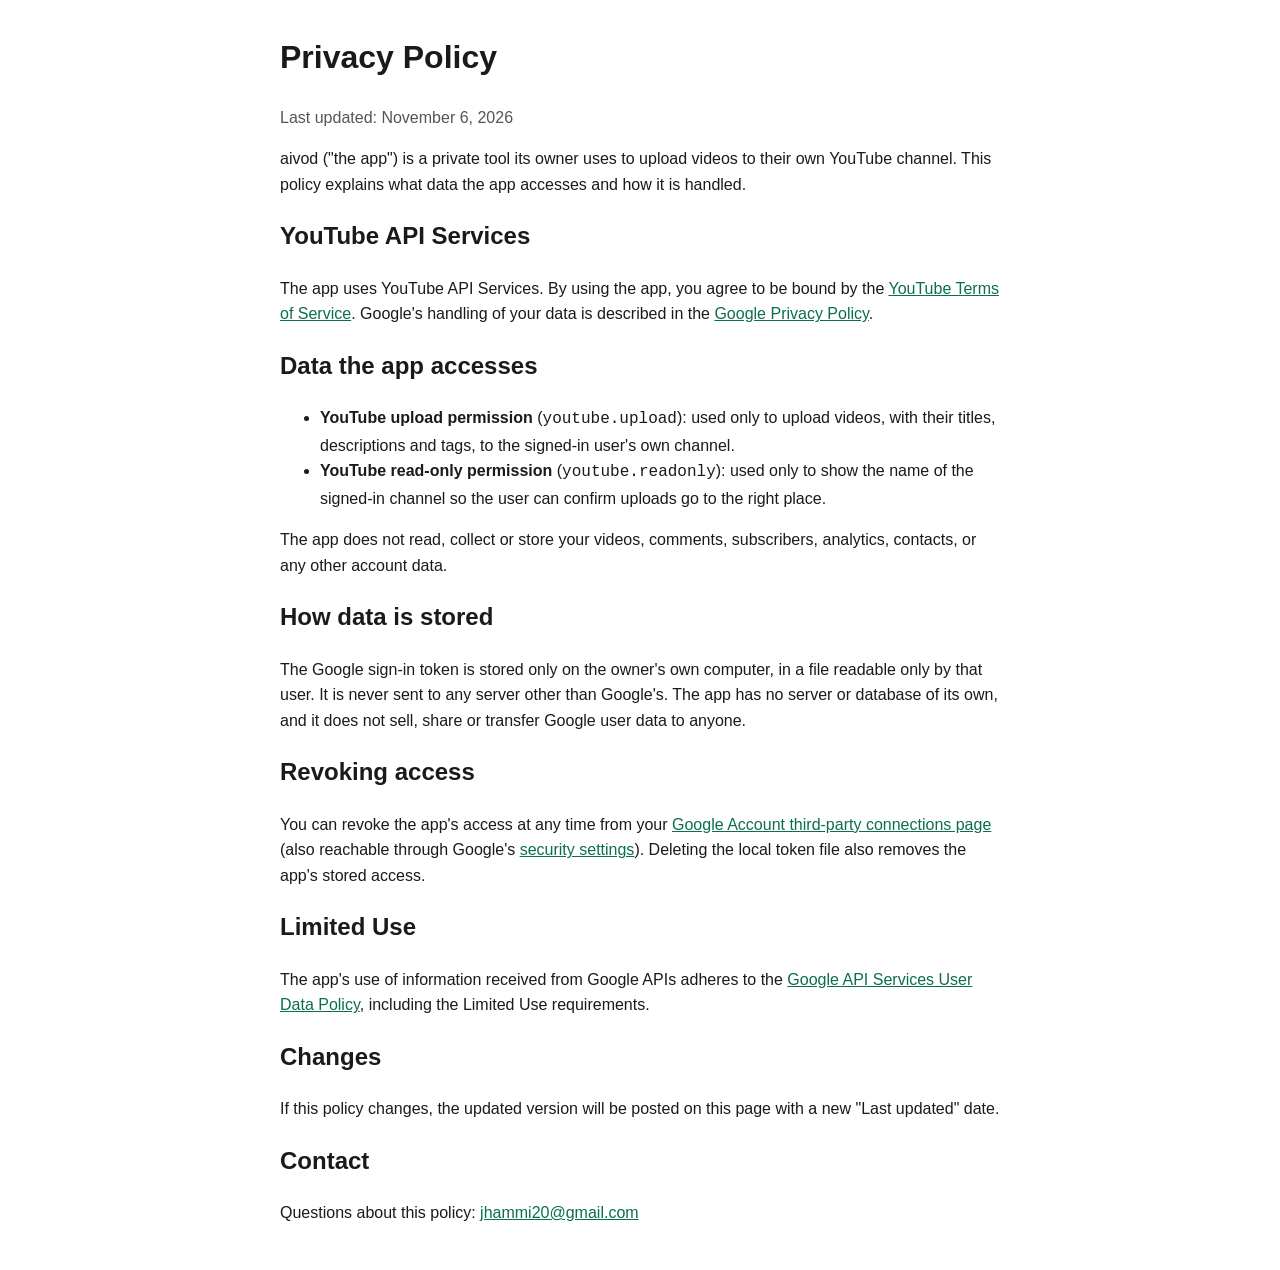
==== privacy.html @ 1781112e "Add aivod homepage and privacy policy Co-Authored-By: Claude Opus 5.5 <noreply@anthropic.com>" ====
<!doctype html>
<html lang="en"><head><meta charset="utf-8"><meta name="viewport" content="width=device-width,initial-scale=1">
<title>aivod Privacy Policy</title><link rel="stylesheet" href="style.css"></head>
<body><main>
<h1>Privacy Policy</h1>
<p class="muted">Last updated: November 6, 2026</p>

<p>aivod ("the app") is a private tool its owner uses to upload videos to their own YouTube channel. This policy explains what data the app accesses and how it is handled.</p>

<h2>YouTube API Services</h2>
<p>The app uses YouTube API Services. By using the app, you agree to be bound by the <a href="https://www.youtube.com/t/terms">YouTube Terms of Service</a>. Google's handling of your data is described in the <a href="https://policies.google.com/privacy">Google Privacy Policy</a>.</p>

<h2>Data the app accesses</h2>
<ul>
<li><strong>YouTube upload permission</strong> (<code>youtube.upload</code>): used only to upload videos, with their titles, descriptions and tags, to the signed-in user's own channel.</li>
<li><strong>YouTube read-only permission</strong> (<code>youtube.readonly</code>): used only to show the name of the signed-in channel so the user can confirm uploads go to the right place.</li>
</ul>
<p>The app does not read, collect or store your videos, comments, subscribers, analytics, contacts, or any other account data.</p>

<h2>How data is stored</h2>
<p>The Google sign-in token is stored only on the owner's own computer, in a file readable only by that user. It is never sent to any server other than Google's. The app has no server or database of its own, and it does not sell, share or transfer Google user data to anyone.</p>

<h2>Revoking access</h2>
<p>You can revoke the app's access at any time from your <a href="https://myaccount.google.com/connections">Google Account third-party connections page</a> (also reachable through Google's <a href="https://security.google.com/settings/security/permissions">security settings</a>). Deleting the local token file also removes the app's stored access.</p>

<h2>Limited Use</h2>
<p>The app's use of information received from Google APIs adheres to the <a href="https://developers.google.com/terms/api-services-user-data-policy">Google API Services User Data Policy</a>, including the Limited Use requirements.</p>

<h2>Changes</h2>
<p>If this policy changes, the updated version will be posted on this page with a new "Last updated" date.</p>

<h2>Contact</h2>
<p>Questions about this policy: <span id="contact"><a href="mailto:jhammi20@gmail.com">jhammi20@gmail.com</a></span></p>
</main></body></html>
---- style.css ----
:root{--bg:#fff;--fg:#1a1a1a;--muted:#555;--accent:#0b6e4f}
@media (prefers-color-scheme:dark){:root{--bg:#121212;--fg:#eee;--muted:#aaa;--accent:#4fd1a5}}
body{background:var(--bg);color:var(--fg);font:16px/1.6 -apple-system,BlinkMacSystemFont,"Segoe UI",Roboto,sans-serif;margin:0;padding:2rem 1rem}
main{max-width:720px;margin:0 auto}h1{margin-top:0}a{color:var(--accent)}.muted{color:var(--muted)}
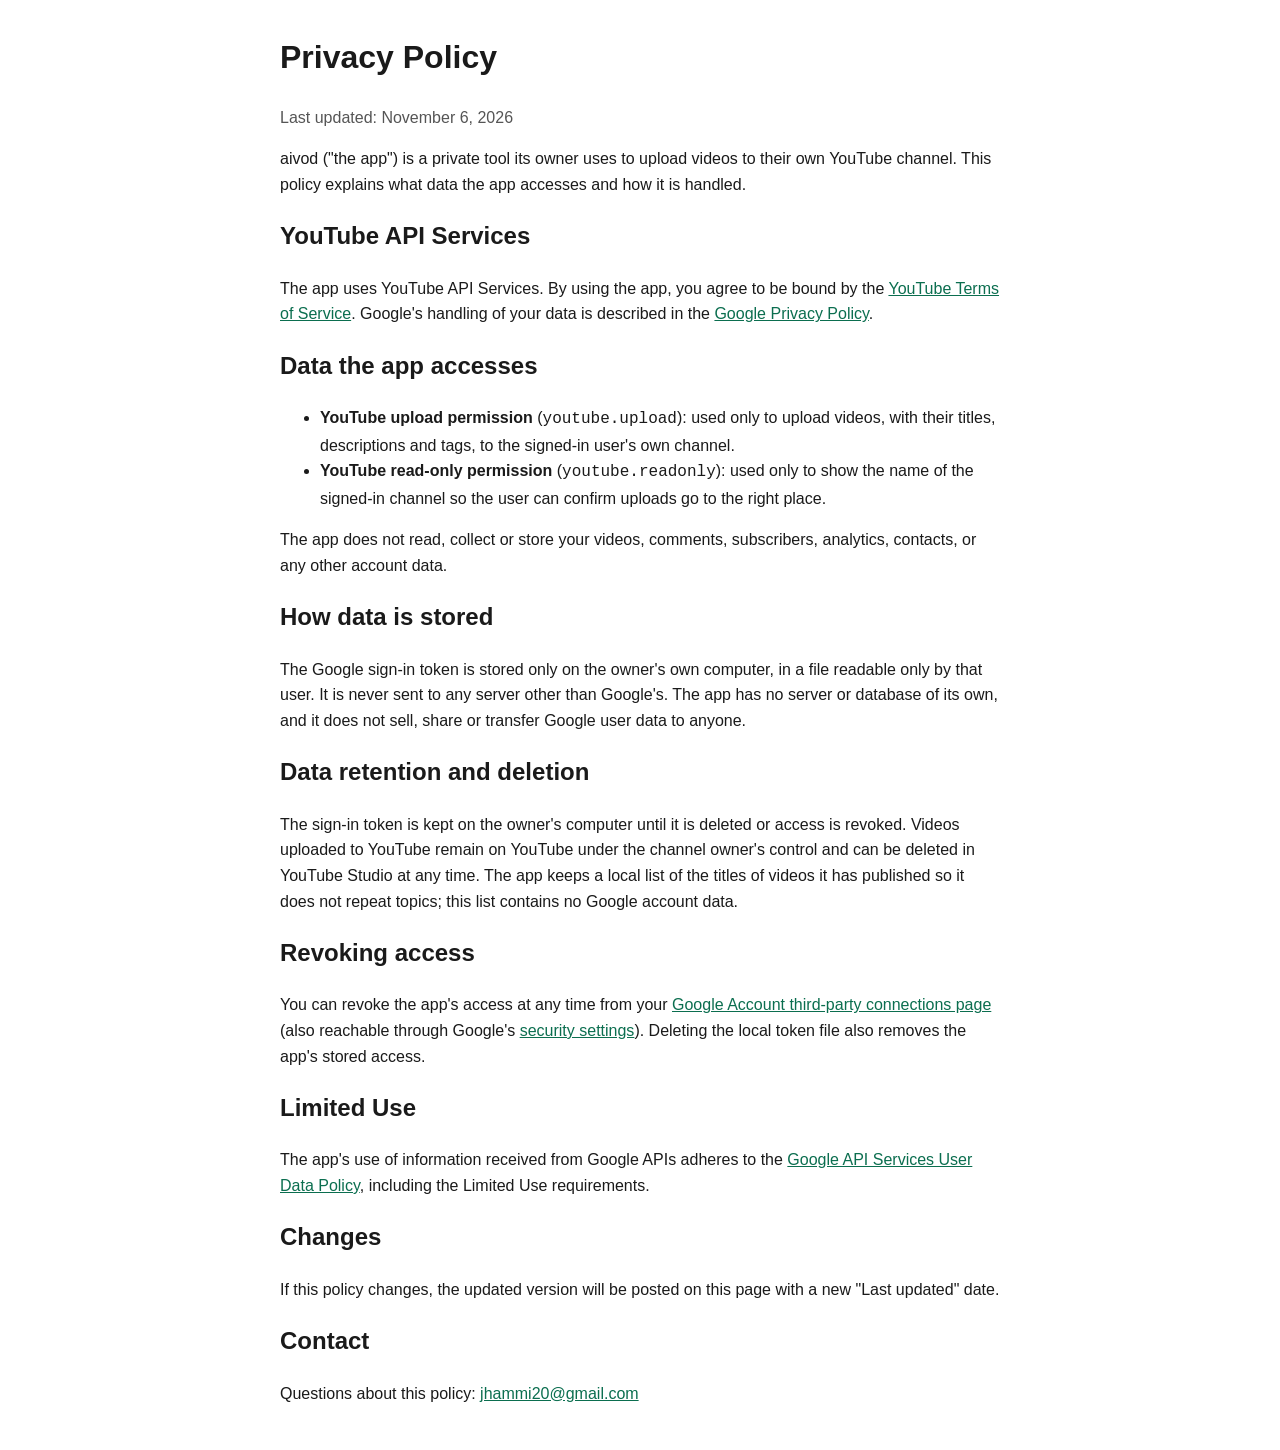
==== commit cd9bbb3f: "Explain app purpose and Google data use; add retention section Co-Authored-By: Claude Opus 5.5 <nore" ====
--- a/privacy.html
+++ b/privacy.html
@@ -20,6 +20,9 @@
 <h2>How data is stored</h2>
 <p>The Google sign-in token is stored only on the owner's own computer, in a file readable only by that user. It is never sent to any server other than Google's. The app has no server or database of its own, and it does not sell, share or transfer Google user data to anyone.</p>
 
+<h2>Data retention and deletion</h2>
+<p>The sign-in token is kept on the owner's computer until it is deleted or access is revoked. Videos uploaded to YouTube remain on YouTube under the channel owner's control and can be deleted in YouTube Studio at any time. The app keeps a local list of the titles of videos it has published so it does not repeat topics; this list contains no Google account data.</p>
+
 <h2>Revoking access</h2>
 <p>You can revoke the app's access at any time from your <a href="https://myaccount.google.com/connections">Google Account third-party connections page</a> (also reachable through Google's <a href="https://security.google.com/settings/security/permissions">security settings</a>). Deleting the local token file also removes the app's stored access.</p>
 
